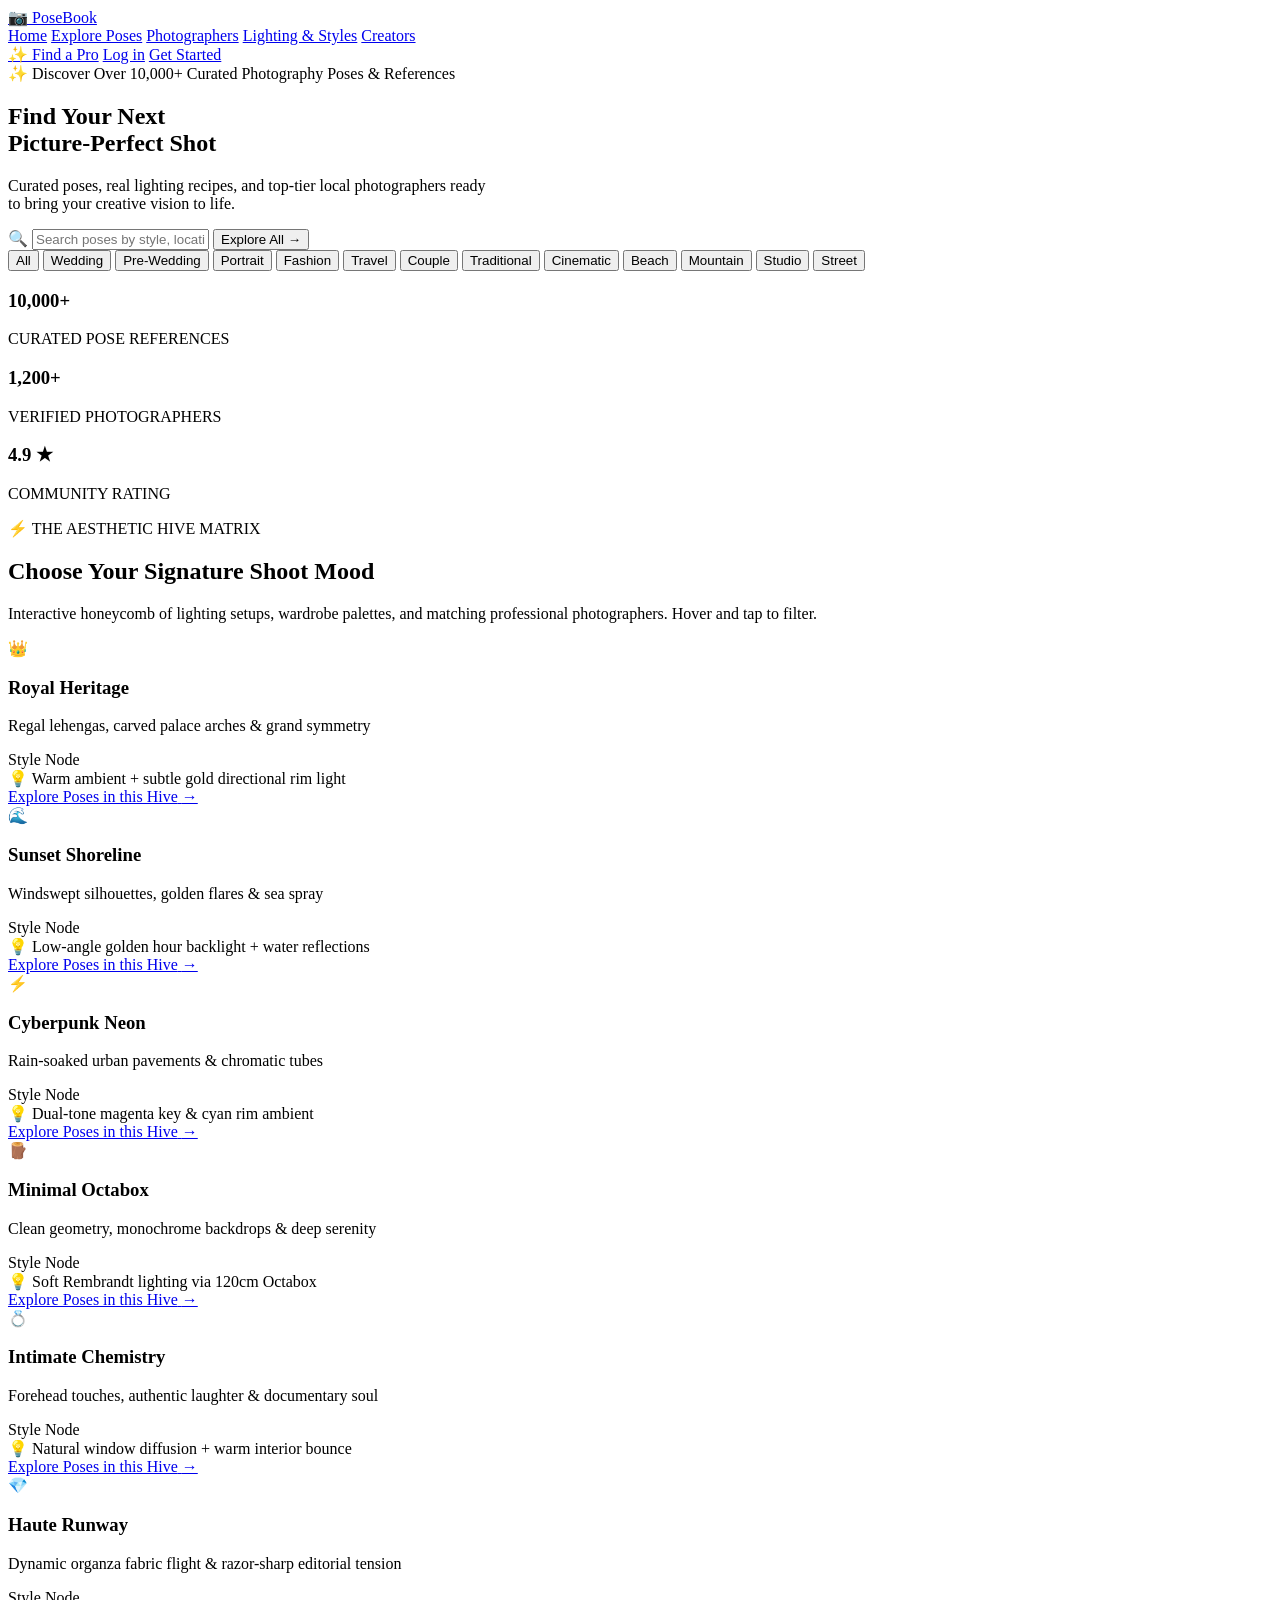
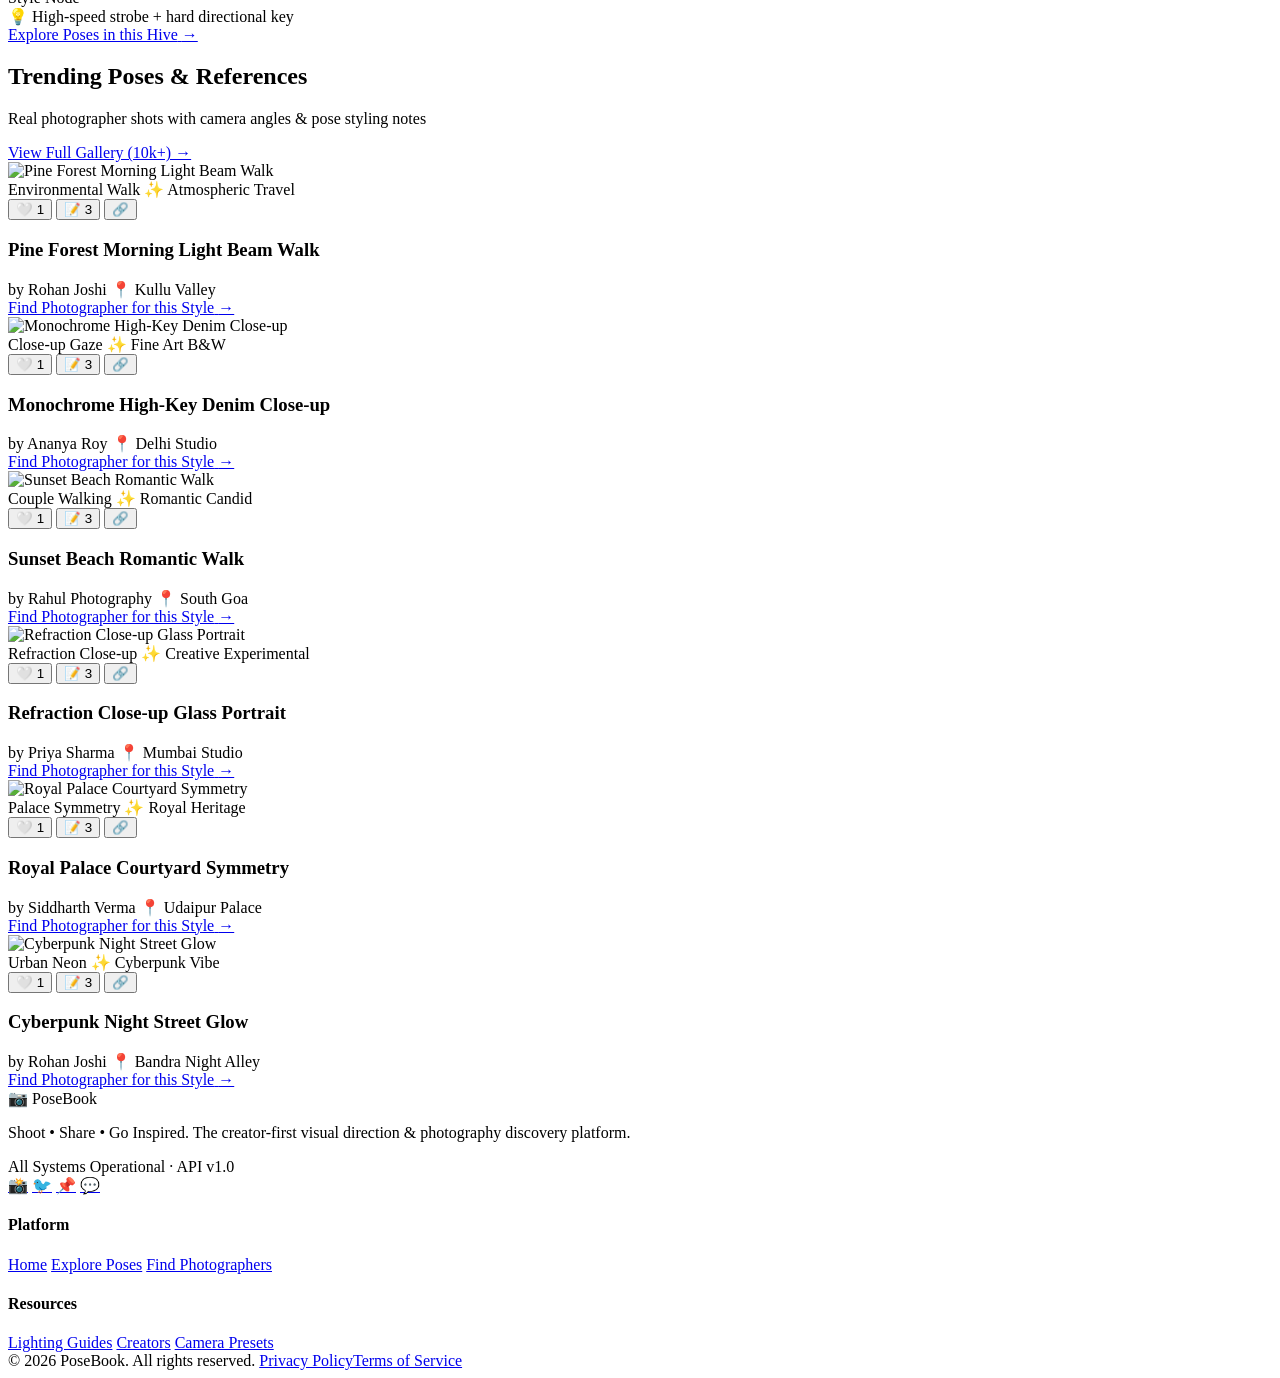
==== index.html @ 55ab4c88 "Add files via upload" ====
<!DOCTYPE html>
<html lang="en">
<head>
  <meta charset="UTF-8" />
  <meta name="viewport" content="width=device-width, initial-scale=1.0" />
  <title>PoseBook - Discover Photography Poses & References</title>
  <link rel="stylesheet" href="css/style.css" />
  <link href="https://fonts.googleapis.com/css2?family=Plus+Jakarta+Sans:wght@400;500;600;700;800;900&display=swap" rel="stylesheet" />
</head>
<body>

  <!-- ================= NAVBAR ================= -->
  <header class="navbar">
    <div class="nav-container">
      <a href="index.html" class="logo">
        <span class="brand__mark">📷</span> PoseBook
      </a>
      <nav class="nav-links">
        <a href="index.html" class="active">Home</a>
        <a href="explore-poses.html">Explore Poses</a>
        <a href="photographers.html">Photographers</a>
        <a href="#hive">Lighting &amp; Styles</a>
        <a href="explore-poses.html">Creators</a>
      </nav>
      <div class="nav-actions">
        <a href="photographers.html" class="btn-pro">✨ Find a Pro</a>
        <a href="#" class="btn-login">Log in</a>
        <a href="#" class="btn-primary">Get Started</a>
      </div>
    </div>
  </header>

  <!-- ================= HERO SECTION ================= -->
  <section class="hero-section">
    <div class="badge-pill">
      ✨ Discover Over 10,000+ Curated Photography Poses &amp; References
    </div>
    
    <h1 class="hero-title">
      Find Your Next<br />
      <span class="gradient-text">Picture-Perfect Shot</span>
    </h1>
    
    <p class="hero-subtitle">
      Curated poses, real lighting recipes, and top-tier local photographers ready<br />
      to bring your creative vision to life.
    </p>

    <!-- Search Bar -->
    <div class="search-container">
      <span class="search-icon">🔍</span>
      <input 
        type="text" 
        placeholder="Search poses by style, location, or pose name (e.g. Wedding, Golden Hour...)" 
      />
      <button class="btn-search">Explore All &rarr;</button>
    </div>

    <!-- Category Filter Tags -->
    <div class="filter-tags">
      <button class="tag active">All</button>
      <button class="tag">Wedding</button>
      <button class="tag">Pre-Wedding</button>
      <button class="tag">Portrait</button>
      <button class="tag">Fashion</button>
      <button class="tag">Travel</button>
      <button class="tag">Couple</button>
      <button class="tag">Traditional</button>
      <button class="tag">Cinematic</button>
      <button class="tag">Beach</button>
      <button class="tag">Mountain</button>
      <button class="tag">Studio</button>
      <button class="tag">Street</button>
    </div>

    <!-- Platform Stats -->
    <div class="stats-container">
      <div class="stat-card">
        <h3>10,000+</h3>
        <p>CURATED POSE REFERENCES</p>
      </div>
      <div class="stat-card">
        <h3>1,200+</h3>
        <p>VERIFIED PHOTOGRAPHERS</p>
      </div>
      <div class="stat-card">
        <h3>4.9 ★</h3>
        <p>COMMUNITY RATING</p>
      </div>
    </div>
  </section>

  <!-- ================= AESTHETIC HIVE MATRIX SECTION ================= -->
  <section class="hive-section" id="hive">
    <div class="hive-container">
      <div class="hive-header">
        <span class="hive-badge">⚡ THE AESTHETIC HIVE MATRIX</span>
        <h2>Choose Your <span>Signature Shoot Mood</span></h2>
        <p>Interactive honeycomb of lighting setups, wardrobe palettes, and matching professional photographers. Hover and tap to filter.</p>
      </div>

      <div class="hive-grid">
        <!-- Card 1 (Active Glowing Card as in Screenshot 1) -->
        <div class="hive-card active-card" onclick="window.location.href='explore-poses.html'">
          <div>
            <div class="hive-card-header">
              <div class="icon-hex orange">👑</div>
              <div>
                <h3>Royal Heritage</h3>
                <p>Regal lehengas, carved palace arches &amp; grand symmetry</p>
              </div>
              <span class="node-pill">Style Node</span>
            </div>
            <div class="hive-recipe">
              💡 Warm ambient + subtle gold directional rim light
            </div>
          </div>
          <a href="explore-poses.html" class="hive-link">
            <span>Explore Poses in this Hive</span>
            <span>&rarr;</span>
          </a>
        </div>

        <!-- Card 2 -->
        <div class="hive-card" onclick="window.location.href='explore-poses.html'">
          <div>
            <div class="hive-card-header">
              <div class="icon-hex cyan">🌊</div>
              <div>
                <h3>Sunset Shoreline</h3>
                <p>Windswept silhouettes, golden flares &amp; sea spray</p>
              </div>
              <span class="node-pill">Style Node</span>
            </div>
            <div class="hive-recipe">
              💡 Low-angle golden hour backlight + water reflections
            </div>
          </div>
          <a href="explore-poses.html" class="hive-link">
            <span>Explore Poses in this Hive</span>
            <span>&rarr;</span>
          </a>
        </div>

        <!-- Card 3 -->
        <div class="hive-card" onclick="window.location.href='explore-poses.html'">
          <div>
            <div class="hive-card-header">
              <div class="icon-hex magenta">⚡</div>
              <div>
                <h3>Cyberpunk Neon</h3>
                <p>Rain-soaked urban pavements &amp; chromatic tubes</p>
              </div>
              <span class="node-pill">Style Node</span>
            </div>
            <div class="hive-recipe">
              💡 Dual-tone magenta key &amp; cyan rim ambient
            </div>
          </div>
          <a href="explore-poses.html" class="hive-link">
            <span>Explore Poses in this Hive</span>
            <span>&rarr;</span>
          </a>
        </div>

        <!-- Card 4 -->
        <div class="hive-card" onclick="window.location.href='explore-poses.html'">
          <div>
            <div class="hive-card-header">
              <div class="icon-hex purple">🪵</div>
              <div>
                <h3>Minimal Octabox</h3>
                <p>Clean geometry, monochrome backdrops &amp; deep serenity</p>
              </div>
              <span class="node-pill">Style Node</span>
            </div>
            <div class="hive-recipe">
              💡 Soft Rembrandt lighting via 120cm Octabox
            </div>
          </div>
          <a href="explore-poses.html" class="hive-link">
            <span>Explore Poses in this Hive</span>
            <span>&rarr;</span>
          </a>
        </div>

        <!-- Card 5 -->
        <div class="hive-card" onclick="window.location.href='explore-poses.html'">
          <div>
            <div class="hive-card-header">
              <div class="icon-hex red">💍</div>
              <div>
                <h3>Intimate Chemistry</h3>
                <p>Forehead touches, authentic laughter &amp; documentary soul</p>
              </div>
              <span class="node-pill">Style Node</span>
            </div>
            <div class="hive-recipe">
              💡 Natural window diffusion + warm interior bounce
            </div>
          </div>
          <a href="explore-poses.html" class="hive-link">
            <span>Explore Poses in this Hive</span>
            <span>&rarr;</span>
          </a>
        </div>

        <!-- Card 6 -->
        <div class="hive-card" onclick="window.location.href='explore-poses.html'">
          <div>
            <div class="hive-card-header">
              <div class="icon-hex green">💎</div>
              <div>
                <h3>Haute Runway</h3>
                <p>Dynamic organza fabric flight &amp; razor-sharp editorial tension</p>
              </div>
              <span class="node-pill">Style Node</span>
            </div>
            <div class="hive-recipe">
              💡 High-speed strobe + hard directional key
            </div>
          </div>
          <a href="explore-poses.html" class="hive-link">
            <span>Explore Poses in this Hive</span>
            <span>&rarr;</span>
          </a>
        </div>
      </div>
    </div>
  </section>

  <!-- ================= TRENDING POSES SECTION (Matches Screenshot 2) ================= -->
  <section class="trending-section">
    <div class="trending-header">
      <div>
        <h2>Trending Poses &amp; References</h2>
        <p>Real photographer shots with camera angles &amp; pose styling notes</p>
      </div>
      <a href="explore-poses.html" class="view-all">View Full Gallery (10k+) &rarr;</a>
    </div>

    <!-- Gallery Grid Populated with Exact Photos & Tall Card -->
    <div class="gallery-grid" id="trendingGalleryGrid">
      
      <!-- Card 1: Pine Forest Walk -->
      <div class="pose-card" onclick="openPoseModal(1)">
        <div class="image-wrapper">
          <img src="https://images.unsplash.com/photo-1448375240586-882707db888b?auto=format&fit=crop&w=800&q=80" alt="Pine Forest Morning Light Beam Walk" />
          <div class="card-overlay">
            <div class="tag-group">
              <span class="chip white">Environmental Walk</span>
              <span class="chip purple">✨ Atmospheric Travel</span>
            </div>
            <div class="action-icons">
              <button class="action-btn" onclick="event.stopPropagation(); toggleLike(this, 1)">🤍 <span class="like-count">1</span></button>
              <button class="action-btn" onclick="event.stopPropagation();">📝 3</button>
              <button class="action-btn" onclick="event.stopPropagation();">🔗</button>
            </div>
          </div>
        </div>
        <div class="card-footer">
          <h3>Pine Forest Morning Light Beam Walk</h3>
          <div class="photographer-info">
            <span>by Rohan Joshi</span>
            <span class="location">📍 Kullu Valley</span>
          </div>
          <a href="photographers.html" class="find-link" onclick="event.stopPropagation();">
            <span>Find Photographer for this Style</span>
            <span>&rarr;</span>
          </a>
        </div>
      </div>

      <!-- Card 2: Monochrome Denim Close-up -->
      <div class="pose-card" onclick="openPoseModal(2)">
        <div class="image-wrapper">
          <img src="https://images.unsplash.com/photo-1517841905240-472988babdf9?auto=format&fit=crop&w=800&q=80" alt="Monochrome High-Key Denim Close-up" />
          <div class="card-overlay">
            <div class="tag-group">
              <span class="chip white">Close-up Gaze</span>
              <span class="chip purple">✨ Fine Art B&amp;W</span>
            </div>
            <div class="action-icons">
              <button class="action-btn" onclick="event.stopPropagation(); toggleLike(this, 2)">🤍 <span class="like-count">1</span></button>
              <button class="action-btn" onclick="event.stopPropagation();">📝 3</button>
              <button class="action-btn" onclick="event.stopPropagation();">🔗</button>
            </div>
          </div>
        </div>
        <div class="card-footer">
          <h3>Monochrome High-Key Denim Close-up</h3>
          <div class="photographer-info">
            <span>by Ananya Roy</span>
            <span class="location">📍 Delhi Studio</span>
          </div>
          <a href="photographers.html" class="find-link" onclick="event.stopPropagation();">
            <span>Find Photographer for this Style</span>
            <span>&rarr;</span>
          </a>
        </div>
      </div>

      <!-- Card 3: Sunset Beach Walk -->
      <div class="pose-card" onclick="openPoseModal(3)">
        <div class="image-wrapper">
          <img src="https://images.unsplash.com/photo-1511285560929-80b456fea0bc?auto=format&fit=crop&w=800&q=80" alt="Sunset Beach Romantic Walk" />
          <div class="card-overlay">
            <div class="tag-group">
              <span class="chip white">Couple Walking</span>
              <span class="chip purple">✨ Romantic Candid</span>
            </div>
            <div class="action-icons">
              <button class="action-btn" onclick="event.stopPropagation(); toggleLike(this, 3)">🤍 <span class="like-count">1</span></button>
              <button class="action-btn" onclick="event.stopPropagation();">📝 3</button>
              <button class="action-btn" onclick="event.stopPropagation();">🔗</button>
            </div>
          </div>
        </div>
        <div class="card-footer">
          <h3>Sunset Beach Romantic Walk</h3>
          <div class="photographer-info">
            <span>by Rahul Photography</span>
            <span class="location">📍 South Goa</span>
          </div>
          <a href="photographers.html" class="find-link" onclick="event.stopPropagation();">
            <span>Find Photographer for this Style</span>
            <span>&rarr;</span>
          </a>
        </div>
      </div>

      <!-- Card 4: Refraction Close-up Glass Portrait -->
      <div class="pose-card" onclick="openPoseModal(4)">
        <div class="image-wrapper">
          <img src="https://images.unsplash.com/photo-1534528741775-53994a69daeb?auto=format&fit=crop&w=800&q=80" alt="Refraction Close-up Glass Portrait" />
          <div class="card-overlay">
            <div class="tag-group">
              <span class="chip white">Refraction Close-up</span>
              <span class="chip purple">✨ Creative Experimental</span>
            </div>
            <div class="action-icons">
              <button class="action-btn" onclick="event.stopPropagation(); toggleLike(this, 4)">🤍 <span class="like-count">1</span></button>
              <button class="action-btn" onclick="event.stopPropagation();">📝 3</button>
              <button class="action-btn" onclick="event.stopPropagation();">🔗</button>
            </div>
          </div>
        </div>
        <div class="card-footer">
          <h3>Refraction Close-up Glass Portrait</h3>
          <div class="photographer-info">
            <span>by Priya Sharma</span>
            <span class="location">📍 Mumbai Studio</span>
          </div>
          <a href="photographers.html" class="find-link" onclick="event.stopPropagation();">
            <span>Find Photographer for this Style</span>
            <span>&rarr;</span>
          </a>
        </div>
      </div>

      <!-- Card 5: Royal Palace Courtyard Symmetry -->
      <div class="pose-card" onclick="openPoseModal(5)">
        <div class="image-wrapper">
          <img src="https://images.unsplash.com/photo-1583939003579-730e3918a45a?auto=format&fit=crop&w=800&q=80" alt="Royal Palace Courtyard Symmetry" />
          <div class="card-overlay">
            <div class="tag-group">
              <span class="chip white">Palace Symmetry</span>
              <span class="chip purple">✨ Royal Heritage</span>
            </div>
            <div class="action-icons">
              <button class="action-btn" onclick="event.stopPropagation(); toggleLike(this, 5)">🤍 <span class="like-count">1</span></button>
              <button class="action-btn" onclick="event.stopPropagation();">📝 3</button>
              <button class="action-btn" onclick="event.stopPropagation();">🔗</button>
            </div>
          </div>
        </div>
        <div class="card-footer">
          <h3>Royal Palace Courtyard Symmetry</h3>
          <div class="photographer-info">
            <span>by Siddharth Verma</span>
            <span class="location">📍 Udaipur Palace</span>
          </div>
          <a href="photographers.html" class="find-link" onclick="event.stopPropagation();">
            <span>Find Photographer for this Style</span>
            <span>&rarr;</span>
          </a>
        </div>
      </div>

      <!-- Card 6: Cyberpunk Night Street Glow -->
      <div class="pose-card" onclick="openPoseModal(6)">
        <div class="image-wrapper">
          <img src="https://images.unsplash.com/photo-1509631179647-0177331693ae?auto=format&fit=crop&w=800&q=80" alt="Cyberpunk Night Street Glow" />
          <div class="card-overlay">
            <div class="tag-group">
              <span class="chip white">Urban Neon</span>
              <span class="chip purple">✨ Cyberpunk Vibe</span>
            </div>
            <div class="action-icons">
              <button class="action-btn" onclick="event.stopPropagation(); toggleLike(this, 6)">🤍 <span class="like-count">1</span></button>
              <button class="action-btn" onclick="event.stopPropagation();">📝 3</button>
              <button class="action-btn" onclick="event.stopPropagation();">🔗</button>
            </div>
          </div>
        </div>
        <div class="card-footer">
          <h3>Cyberpunk Night Street Glow</h3>
          <div class="photographer-info">
            <span>by Rohan Joshi</span>
            <span class="location">📍 Bandra Night Alley</span>
          </div>
          <a href="photographers.html" class="find-link" onclick="event.stopPropagation();">
            <span>Find Photographer for this Style</span>
            <span>&rarr;</span>
          </a>
        </div>
      </div>

    </div>
  </section>

  <!-- ================= FOOTER ================= -->
  <footer class="footer">
    <div class="container">
      <div class="footer__top">
        <div class="footer__brand">
          <div class="brand"><span class="brand__mark">📷</span> PoseBook</div>
          <p>Shoot • Share • Go Inspired. The creator-first visual direction &amp; photography discovery platform.</p>
          <span class="status-pill"><span class="dot"></span> All Systems Operational · API v1.0</span>
          <div class="footer__social">
            <a href="#">📸</a>
            <a href="#">🐦</a>
            <a href="#">📌</a>
            <a href="#">💬</a>
          </div>
        </div>
        <div class="footer__links">
          <div class="footer__col">
            <h4>Platform</h4>
            <a href="index.html">Home</a>
            <a href="explore-poses.html">Explore Poses</a>
            <a href="photographers.html">Find Photographers</a>
          </div>
          <div class="footer__col">
            <h4>Resources</h4>
            <a href="#hive">Lighting Guides</a>
            <a href="explore-poses.html">Creators</a>
            <a href="#">Camera Presets</a>
          </div>
        </div>
      </div>
      <div class="footer__bottom">
        <span>© 2026 PoseBook. All rights reserved.</span>
        <span><a href="#">Privacy Policy</a><a href="#">Terms of Service</a></span>
      </div>
    </div>
  </footer>

  <script src="js/app.js"></script>
</body>
</html>
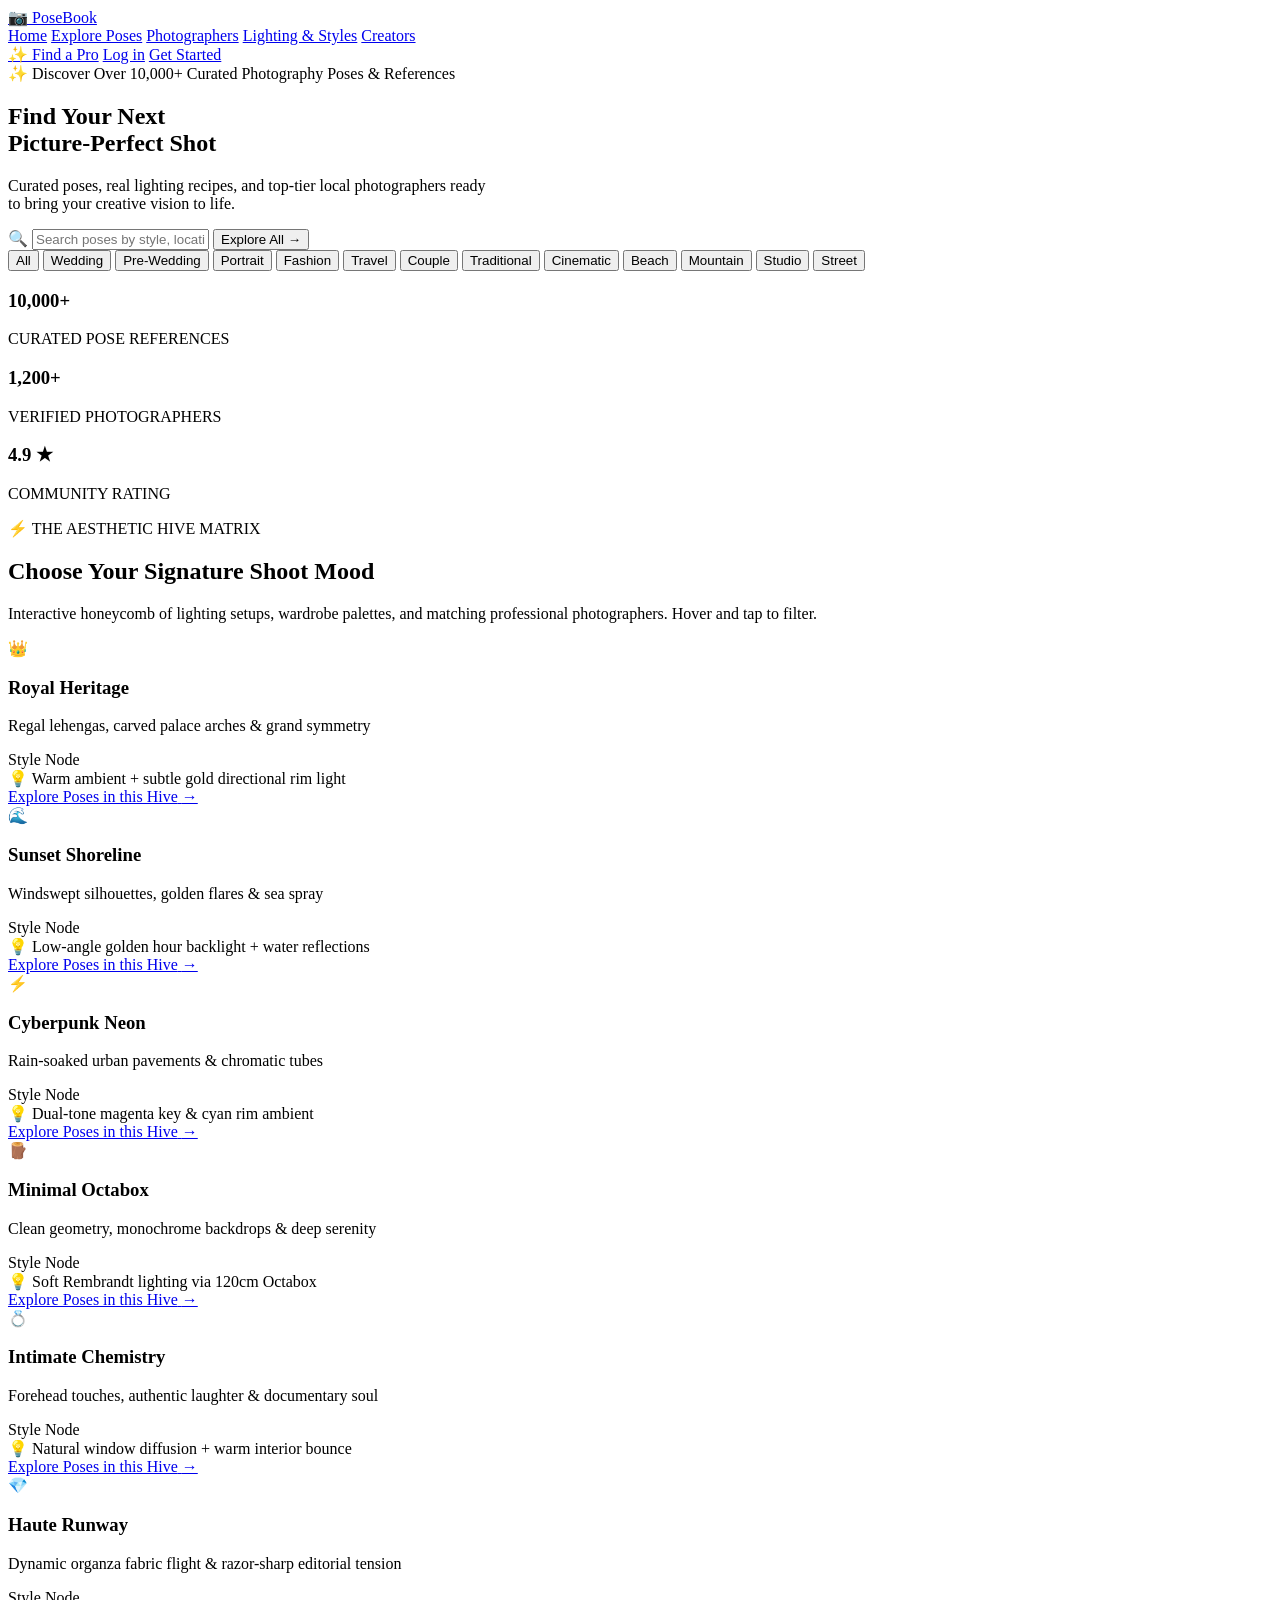
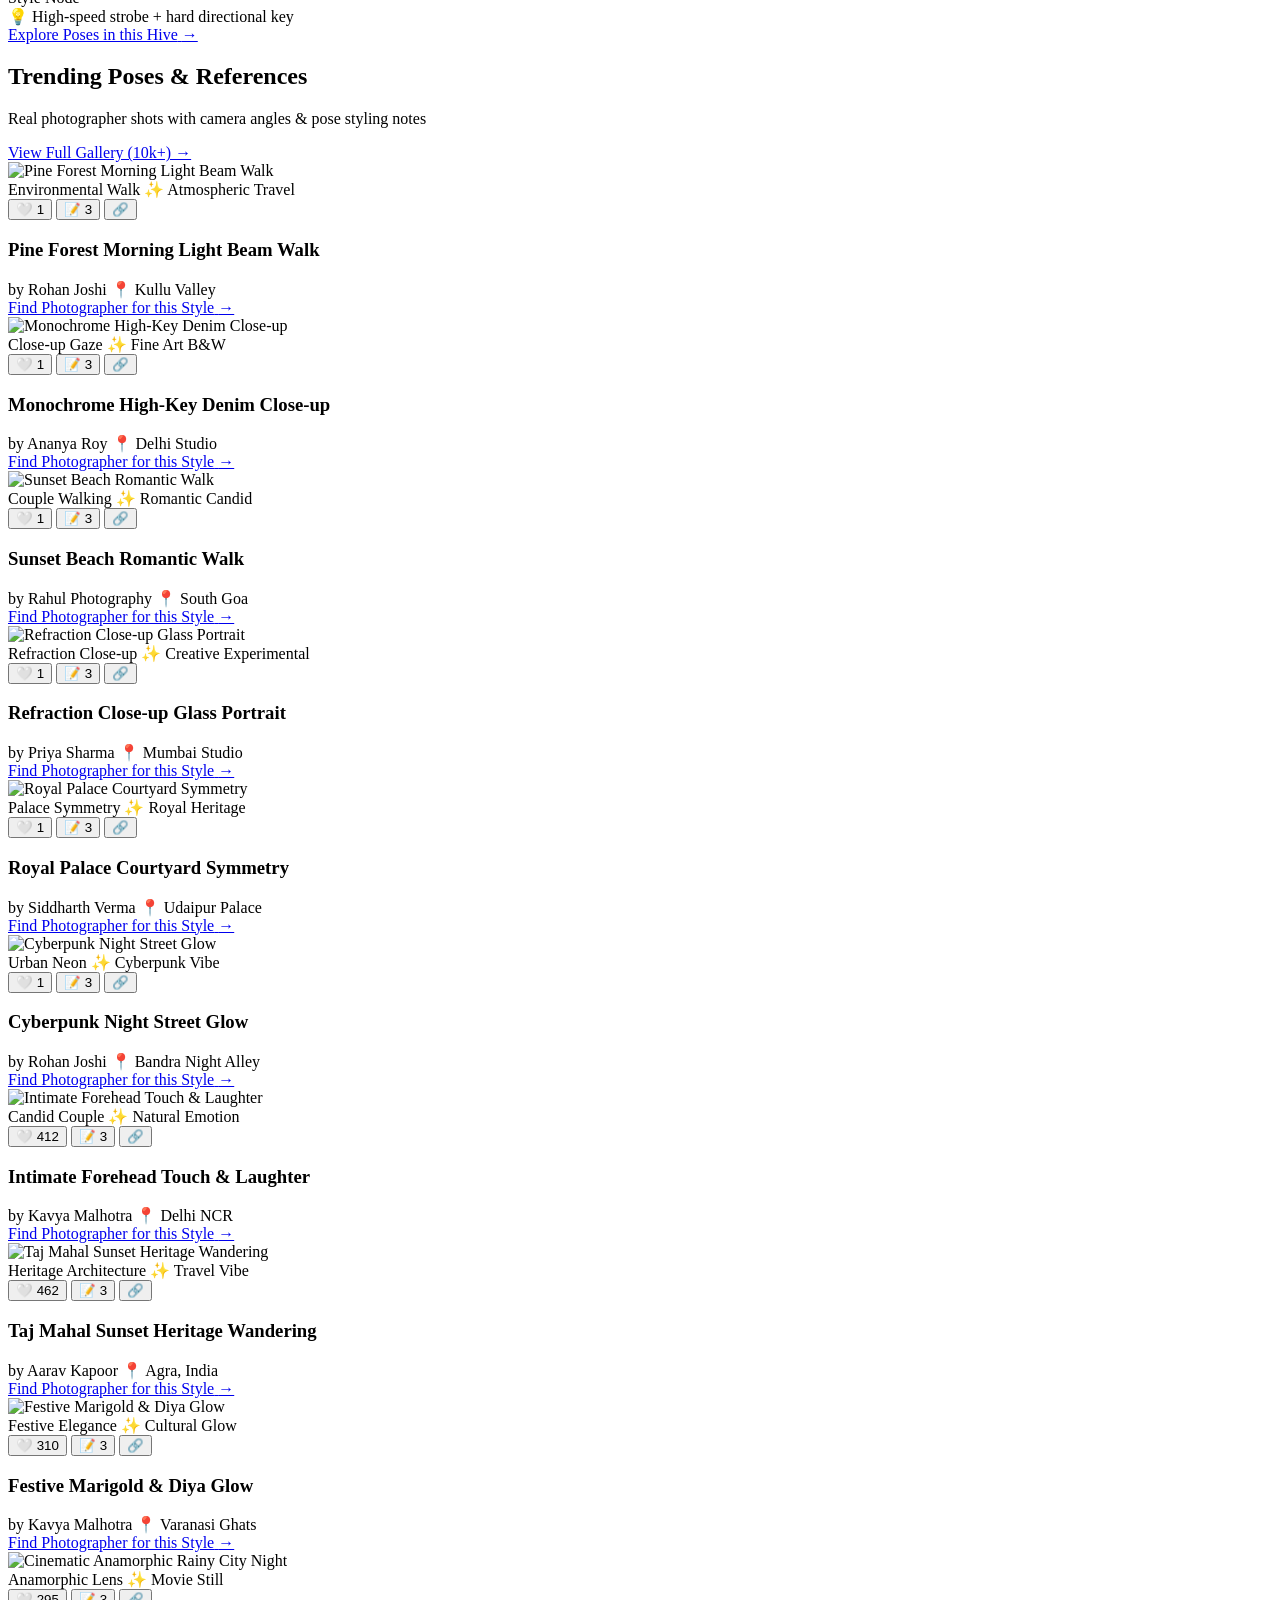
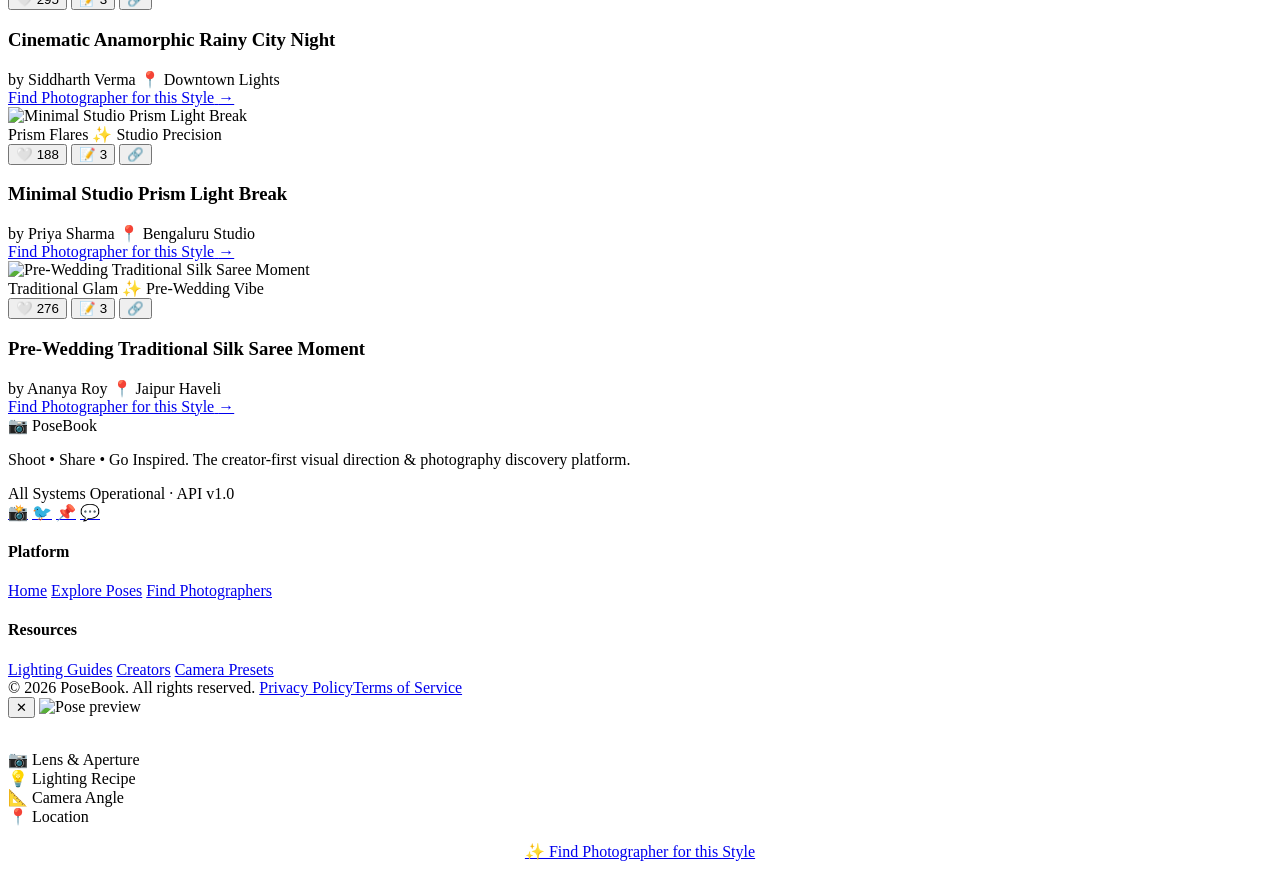
==== commit 08a3fdd3: "Update script source path in index.html" ====
--- a/index.html
+++ b/index.html
@@ -4,7 +4,7 @@
   <meta charset="UTF-8" />
   <meta name="viewport" content="width=device-width, initial-scale=1.0" />
   <title>PoseBook - Discover Photography Poses & References</title>
-  <link rel="stylesheet" href="css/style.css" />
+ <link rel="stylesheet" href="css/style.css">
   <link href="https://fonts.googleapis.com/css2?family=Plus+Jakarta+Sans:wght@400;500;600;700;800;900&display=swap" rel="stylesheet" />
 </head>
 <body>
@@ -456,6 +456,6 @@
     </div>
   </footer>
 
-  <script src="js/app.js"></script>
+<script src="app.js"></script>
 </body>
-</html>+</html>
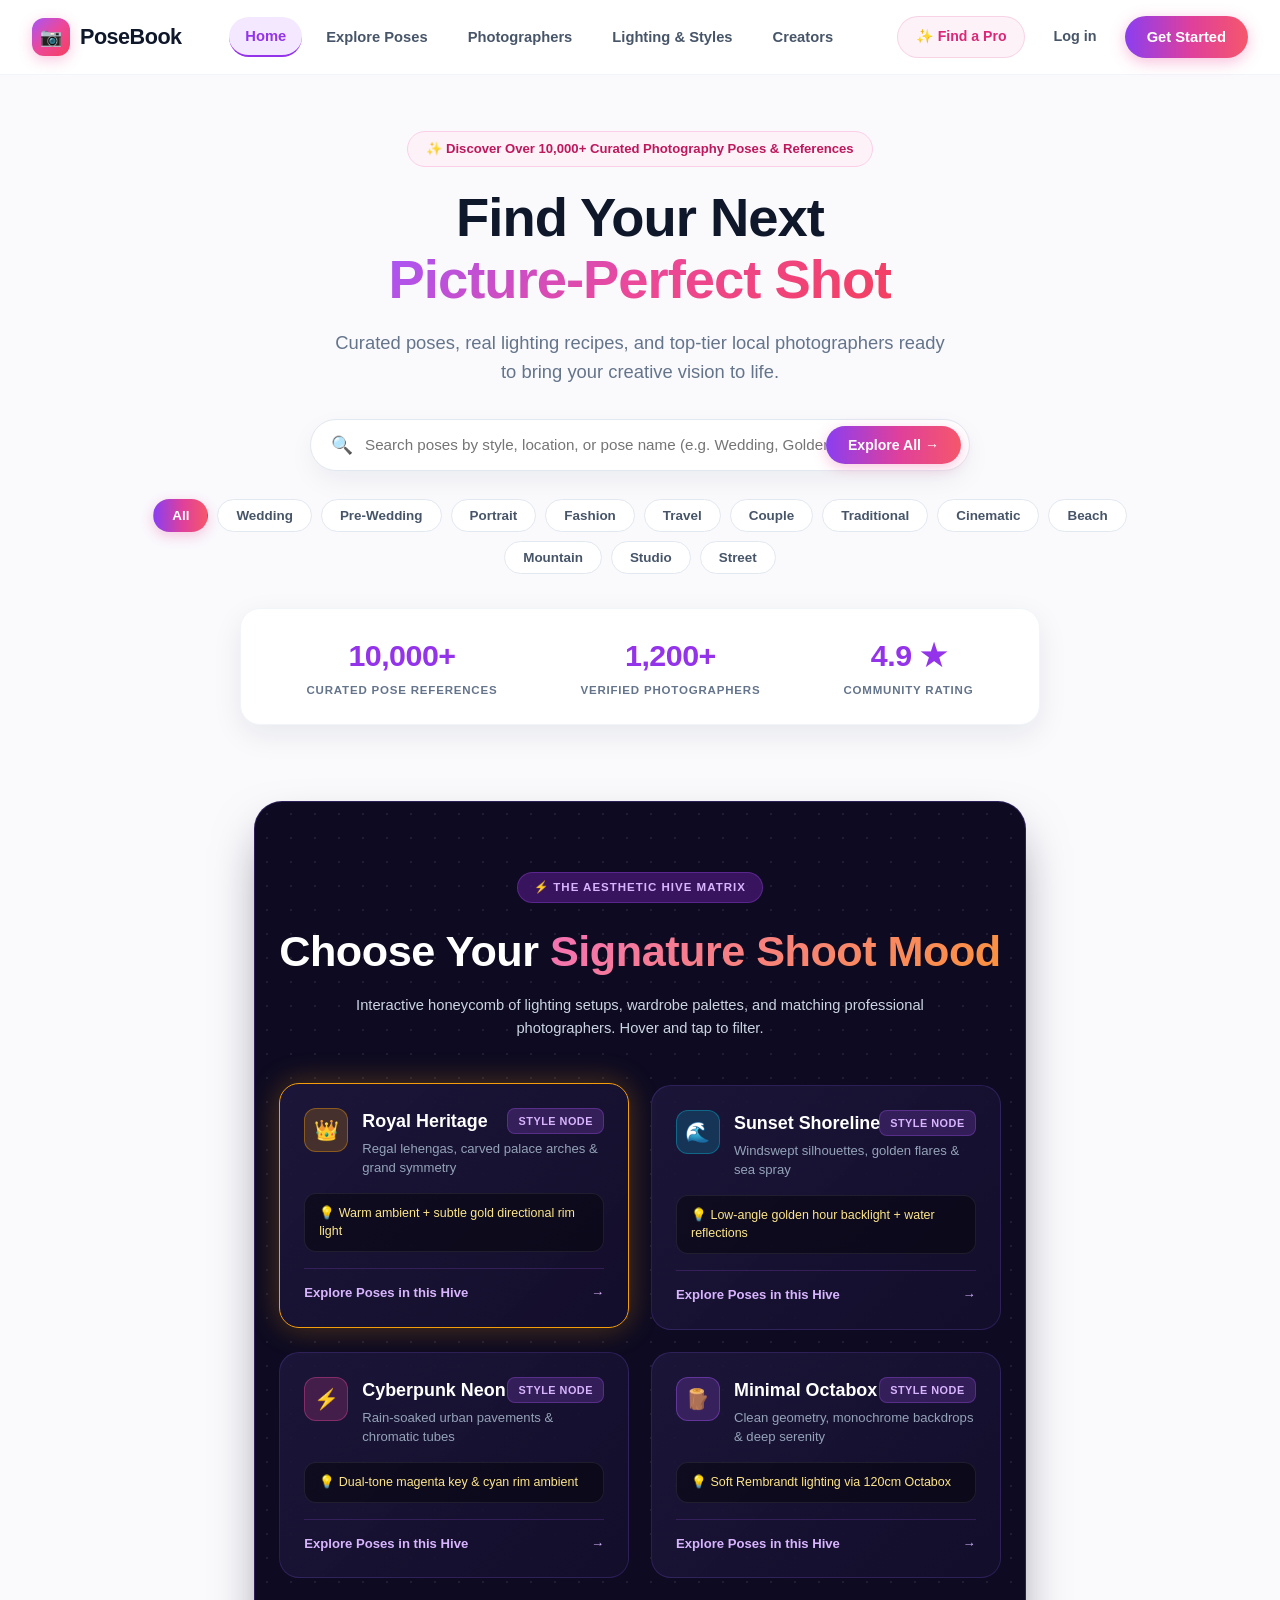
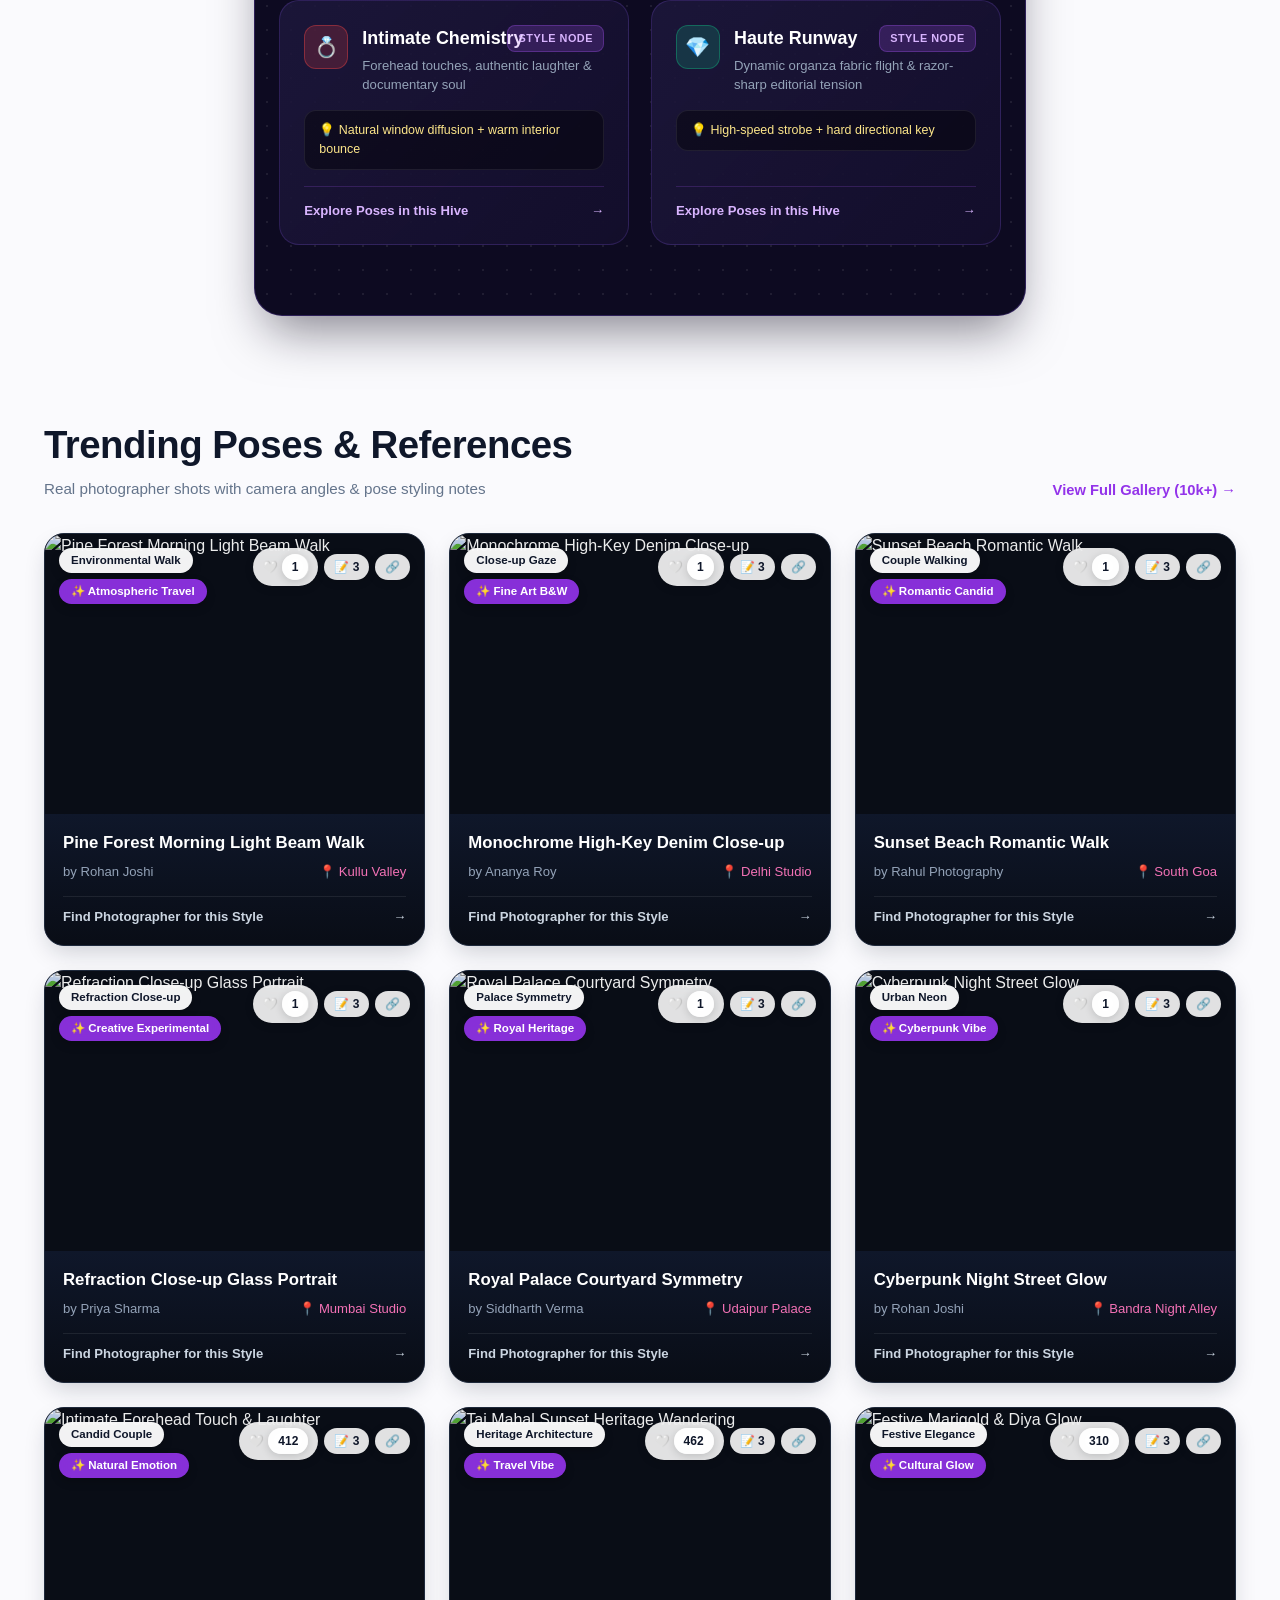
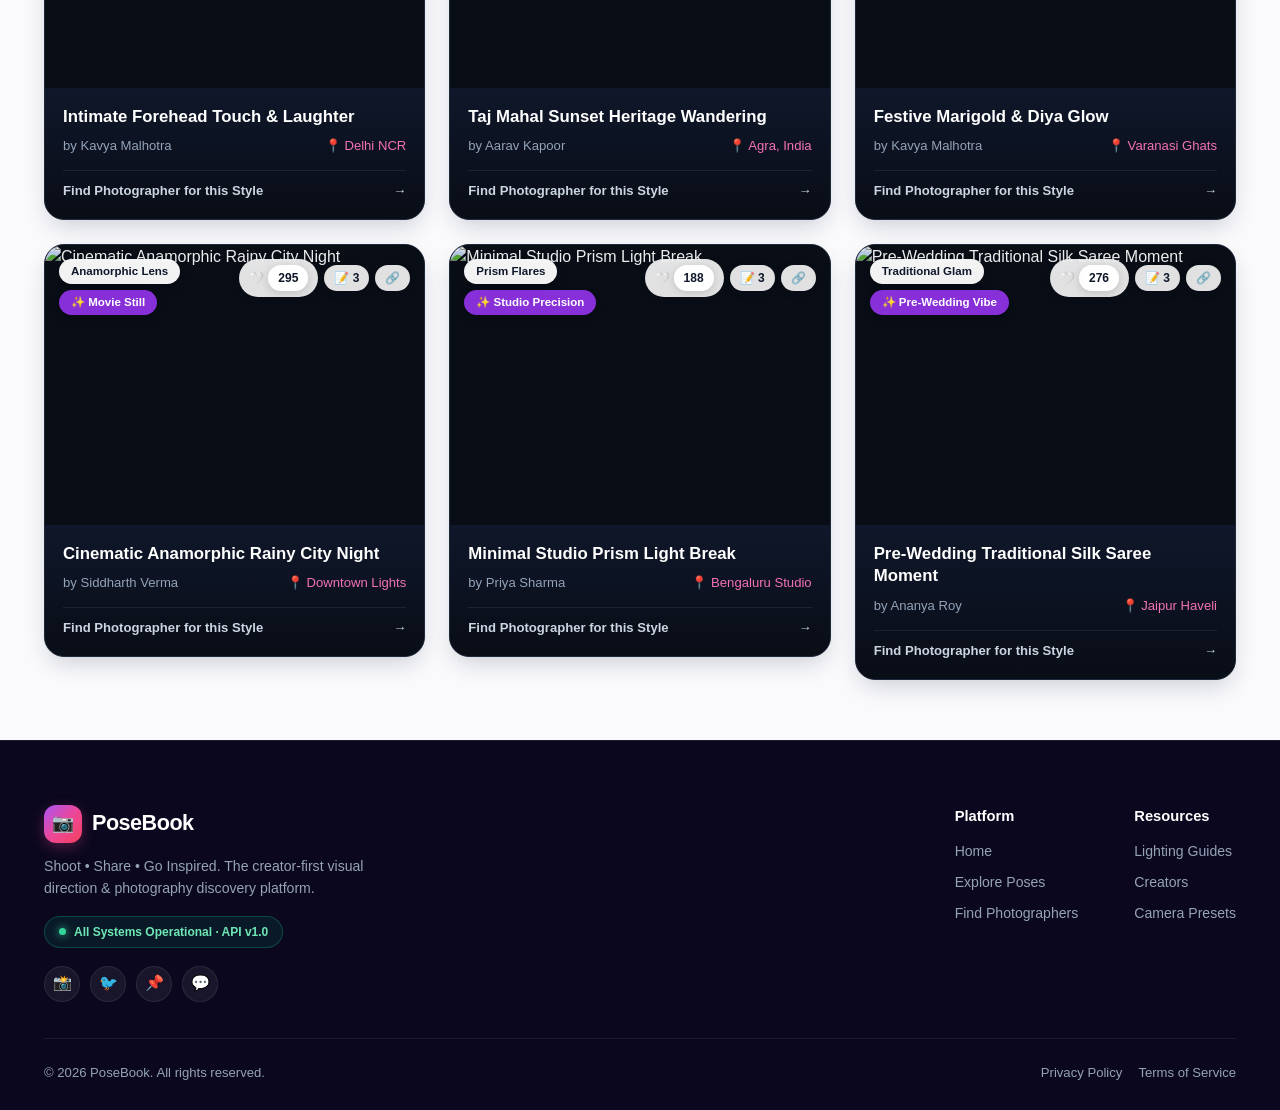
==== commit 068f1e8b: "Update index.html" ====
--- a/index.html
+++ b/index.html
@@ -4,7 +4,7 @@
   <meta charset="UTF-8" />
   <meta name="viewport" content="width=device-width, initial-scale=1.0" />
   <title>PoseBook - Discover Photography Poses & References</title>
- <link rel="stylesheet" href="css/style.css">
+<link rel="stylesheet" href="./style.css">
   <link href="https://fonts.googleapis.com/css2?family=Plus+Jakarta+Sans:wght@400;500;600;700;800;900&display=swap" rel="stylesheet" />
 </head>
 <body>
@@ -456,6 +456,6 @@
     </div>
   </footer>
 
-<script src="app.js"></script>
+<script src="./app.js"></script>
 </body>
 </html>
--- a/style.css
+++ b/style.css
@@ -0,0 +1,1198 @@
+/* =========================================================
+   PoseBook — Comprehensive Unified Stylesheet
+   ========================================================= */
+
+@import url('https://fonts.googleapis.com/css2?family=Plus+Jakarta+Sans:wght@300;400;500;600;700;800;900&display=swap');
+
+:root {
+  --primary-gradient: linear-gradient(135deg, #a855f7 0%, #ec4899 50%, #f43f5e 100%);
+  --grad-btn: linear-gradient(90deg, #8b3ef0 0%, #e0409a 55%, #f5576c 100%);
+  --grad-main-soft: linear-gradient(135deg, #f472b6 0%, #fb923c 100%);
+  
+  --text-dark: #0f172a;
+  --text-muted: #64748b;
+  --bg-light: #ffffff;
+  --bg-panel: #f8fafc;
+  
+  --hive-bg: #0d0a21;
+  --card-dark: #161233;
+  --card-dark-hover: #1e1845;
+  --border-dark: rgba(139, 92, 246, 0.2);
+  --dark-text: #efe9ff;
+  --dark-text-dim: #94a3b8;
+  
+  --purple: #9333ea;
+  --pink: #ec4899;
+  --orange: #f97316;
+  --cyan: #22d3ee;
+  --emerald: #10b981;
+  
+  --radius-lg: 20px;
+  --radius-md: 14px;
+  --radius-sm: 8px;
+  --radius-pill: 9999px;
+  
+  --shadow-card: 0 10px 30px rgba(15, 23, 42, 0.08);
+  --shadow-glow-amber: 0 0 25px rgba(245, 158, 11, 0.35);
+  --shadow-glow-pink: 0 0 25px rgba(236, 72, 153, 0.3);
+}
+
+*, *::before, *::after {
+  box-sizing: border-box;
+  margin: 0;
+  padding: 0;
+}
+
+html {
+  scroll-behavior: smooth;
+}
+
+body {
+  font-family: 'Plus Jakarta Sans', sans-serif;
+  background-color: #fafafd;
+  color: var(--text-dark);
+  line-height: 1.5;
+  min-height: 100vh;
+  display: flex;
+  flex-direction: column;
+}
+
+a {
+  color: inherit;
+  text-decoration: none;
+}
+
+button {
+  font-family: inherit;
+  cursor: pointer;
+  border: none;
+  background: none;
+}
+
+img {
+  max-width: 100%;
+  display: block;
+}
+
+.container {
+  width: 100%;
+  max-width: 1240px;
+  margin: 0 auto;
+  padding: 0 24px;
+}
+
+.gradient-text {
+  background: var(--primary-gradient);
+  -webkit-background-clip: text;
+  -webkit-text-fill-color: transparent;
+}
+
+/* ================= NAVBAR ================= */
+.navbar {
+  border-bottom: 1px solid #f1f5f9;
+  padding: 16px 32px;
+  position: sticky;
+  top: 0;
+  background: rgba(255, 255, 255, 0.94);
+  backdrop-filter: blur(12px);
+  -webkit-backdrop-filter: blur(12px);
+  z-index: 100;
+}
+
+.nav-container, .navbar__inner {
+  max-width: 1240px;
+  margin: 0 auto;
+  display: flex;
+  align-items: center;
+  justify-content: space-between;
+}
+
+.logo, .brand {
+  display: flex;
+  align-items: center;
+  gap: 10px;
+  font-weight: 800;
+  font-size: 1.35rem;
+  color: #0f172a;
+  letter-spacing: -0.5px;
+}
+
+.brand__mark {
+  display: inline-flex;
+  align-items: center;
+  justify-content: center;
+  width: 38px;
+  height: 38px;
+  background: var(--primary-gradient);
+  border-radius: 12px;
+  color: white;
+  font-size: 1.1rem;
+  box-shadow: 0 4px 14px rgba(236, 72, 153, 0.3);
+}
+
+.nav-links {
+  display: flex;
+  align-items: center;
+  gap: 8px;
+}
+
+.nav-links a {
+  padding: 8px 16px;
+  border-radius: var(--radius-pill);
+  color: #475569;
+  font-weight: 600;
+  font-size: 0.92rem;
+  transition: all 0.2s ease;
+}
+
+.nav-links a:hover {
+  color: var(--purple);
+  background: #fdf4ff;
+}
+
+.nav-links a.active {
+  color: var(--purple);
+  background: #f3e8ff;
+  border-bottom: 2px solid var(--purple);
+}
+
+.nav-actions {
+  display: flex;
+  align-items: center;
+  gap: 12px;
+}
+
+.btn-pro, .navbar__cta {
+  background: #fdf2f8;
+  color: #db2777;
+  padding: 9px 18px;
+  border-radius: var(--radius-pill);
+  font-size: 0.88rem;
+  font-weight: 700;
+  transition: all 0.2s;
+  border: 1px solid rgba(219, 39, 119, 0.15);
+}
+
+.btn-pro:hover, .navbar__cta:hover {
+  background: #fce7f3;
+  transform: translateY(-1px);
+}
+
+.btn-login {
+  color: #475569;
+  font-weight: 600;
+  padding: 9px 16px;
+  font-size: 0.9rem;
+}
+
+.btn-primary, .btn-grad {
+  background: var(--grad-btn);
+  color: white !important;
+  padding: 10px 22px;
+  border-radius: var(--radius-pill);
+  font-weight: 700;
+  font-size: 0.92rem;
+  box-shadow: 0 4px 15px rgba(236, 72, 153, 0.35);
+  transition: all 0.25s ease;
+  display: inline-flex;
+  align-items: center;
+  justify-content: center;
+}
+
+.btn-primary:hover, .btn-grad:hover {
+  box-shadow: 0 6px 20px rgba(236, 72, 153, 0.45);
+  transform: translateY(-1.5px);
+}
+
+/* ================= HERO SECTION ================= */
+.hero-section, .page-hero {
+  text-align: center;
+  padding: 56px 20px 36px;
+  max-width: 1040px;
+  margin: 0 auto;
+}
+
+.badge-pill, .hero__eyebrow {
+  display: inline-flex;
+  align-items: center;
+  gap: 8px;
+  background: #fdf2f8;
+  color: #be185d;
+  border: 1px solid #fbcfe8;
+  padding: 7px 18px;
+  border-radius: var(--radius-pill);
+  font-size: 0.82rem;
+  font-weight: 700;
+  margin-bottom: 20px;
+}
+
+.hero-title, .page-hero h1 {
+  font-size: clamp(2rem, 5vw, 3.4rem);
+  font-weight: 900;
+  line-height: 1.15;
+  letter-spacing: -1px;
+  color: #0f172a;
+  margin-bottom: 16px;
+}
+
+.hero-subtitle, .page-hero p.lead {
+  font-size: clamp(0.98rem, 2vw, 1.15rem);
+  color: #64748b;
+  max-width: 680px;
+  margin: 0 auto 32px;
+  line-height: 1.6;
+}
+
+/* Search Bar */
+.search-container, .search-card {
+  display: flex;
+  align-items: center;
+  background: white;
+  border: 1px solid #e2e8f0;
+  border-radius: var(--radius-pill);
+  padding: 6px 8px 6px 20px;
+  box-shadow: 0 10px 30px -5px rgba(15, 23, 42, 0.08);
+  max-width: 660px;
+  margin: 0 auto 28px;
+  transition: all 0.2s;
+}
+
+.search-container:focus-within, .search-card:focus-within {
+  border-color: #c084fc;
+  box-shadow: 0 0 0 4px rgba(192, 132, 252, 0.15);
+}
+
+.search-icon {
+  font-size: 1.1rem;
+  margin-right: 12px;
+  color: #94a3b8;
+}
+
+.search-card__input {
+  display: flex;
+  align-items: center;
+  flex: 1;
+  gap: 8px;
+}
+
+.search-container input, .search-card input {
+  flex: 1;
+  border: none;
+  outline: none;
+  font-size: 0.95rem;
+  color: #1e293b;
+  background: transparent;
+  padding: 8px 0;
+  font-family: inherit;
+}
+
+.search-card__filter {
+  font-size: 0.85rem;
+  font-weight: 700;
+  color: #475569;
+  background: #f1f5f9;
+  padding: 6px 14px;
+  border-radius: var(--radius-pill);
+  margin-right: 10px;
+}
+
+.btn-search {
+  background: var(--grad-btn);
+  color: white;
+  padding: 11px 22px;
+  border-radius: var(--radius-pill);
+  font-weight: 700;
+  font-size: 0.88rem;
+  white-space: nowrap;
+  box-shadow: 0 4px 14px rgba(236, 72, 153, 0.3);
+  transition: all 0.2s;
+}
+
+.btn-search:hover {
+  transform: translateY(-1px);
+  box-shadow: 0 6px 18px rgba(236, 72, 153, 0.4);
+}
+
+/* Category Filter Tags */
+.filter-tags, .tab-row, .city-row {
+  display: flex;
+  flex-wrap: wrap;
+  justify-content: center;
+  gap: 9px;
+  margin-bottom: 34px;
+}
+
+.tag, .tab-row button, .city-row button {
+  background: white;
+  color: #475569;
+  border: 1px solid #e2e8f0;
+  padding: 8px 18px;
+  border-radius: var(--radius-pill);
+  font-size: 0.84rem;
+  font-weight: 600;
+  transition: all 0.2s ease;
+}
+
+.tag:hover, .tab-row button:hover, .city-row button:hover {
+  background: #f8fafc;
+  color: #0f172a;
+  border-color: #cbd5e1;
+}
+
+.tag.active, .tab-row button.active, .city-row button.active {
+  background: var(--grad-btn);
+  color: white !important;
+  border-color: transparent;
+  box-shadow: 0 4px 14px rgba(236, 72, 153, 0.3);
+}
+
+/* Stats Container */
+.stats-container {
+  display: flex;
+  justify-content: space-around;
+  background: #ffffff;
+  border: 1px solid #f1f5f9;
+  border-radius: 20px;
+  padding: 24px;
+  max-width: 800px;
+  margin: 0 auto;
+  box-shadow: var(--shadow-card);
+}
+
+.stat-card {
+  text-align: center;
+}
+
+.stat-card h3 {
+  font-size: 1.9rem;
+  font-weight: 800;
+  color: #9333ea;
+  letter-spacing: -0.5px;
+}
+
+.stat-card p {
+  font-size: 0.72rem;
+  font-weight: 800;
+  color: #64748b;
+  letter-spacing: 0.8px;
+  margin-top: 4px;
+  text-transform: uppercase;
+}
+
+/* ================= AESTHETIC HIVE MATRIX ================= */
+.hive-section {
+  background: var(--hive-bg);
+  background-image: radial-gradient(rgba(255, 255, 255, 0.08) 1px, transparent 1px);
+  background-size: 24px 24px;
+  color: white;
+  padding: 70px 24px;
+  border-radius: 28px;
+  margin: 40px auto;
+  max-width: 1240px;
+  box-shadow: 0 25px 50px -12px rgba(15, 12, 32, 0.5);
+  border: 1px solid rgba(139, 92, 246, 0.25);
+  position: relative;
+  overflow: hidden;
+}
+
+.hive-container {
+  max-width: 1180px;
+  margin: 0 auto;
+}
+
+.hive-header {
+  text-align: center;
+  margin-bottom: 44px;
+}
+
+.hive-badge {
+  display: inline-flex;
+  align-items: center;
+  gap: 6px;
+  background: rgba(88, 28, 135, 0.6);
+  color: #d8b4fe;
+  border: 1px solid rgba(168, 85, 247, 0.3);
+  padding: 6px 16px;
+  border-radius: var(--radius-pill);
+  font-size: 0.72rem;
+  font-weight: 800;
+  letter-spacing: 1px;
+  text-transform: uppercase;
+}
+
+.hive-header h2 {
+  font-size: clamp(2rem, 3.5vw, 2.7rem);
+  font-weight: 900;
+  margin: 16px 0 10px;
+  letter-spacing: -0.5px;
+  color: white;
+}
+
+.hive-header h2 span {
+  background: var(--grad-main-soft);
+  -webkit-background-clip: text;
+  -webkit-text-fill-color: transparent;
+}
+
+.hive-header p {
+  color: #cbd5e1;
+  font-size: 0.92rem;
+  max-width: 640px;
+  margin: 0 auto;
+  line-height: 1.6;
+}
+
+.hive-grid {
+  display: grid;
+  grid-template-columns: repeat(auto-fit, minmax(320px, 1fr));
+  gap: 22px;
+}
+
+.hive-card {
+  background: linear-gradient(135deg, rgba(30, 24, 61, 0.85) 0%, rgba(19, 14, 43, 0.98) 100%);
+  border: 1px solid var(--border-dark);
+  border-radius: var(--radius-lg);
+  padding: 24px;
+  display: flex;
+  flex-direction: column;
+  justify-content: space-between;
+  transition: all 0.3s cubic-bezier(0.4, 0, 0.2, 1);
+  position: relative;
+  cursor: pointer;
+}
+
+.hive-card:hover {
+  border-color: rgba(236, 72, 153, 0.6);
+  transform: translateY(-4px);
+  box-shadow: 0 12px 30px -10px rgba(236, 72, 153, 0.35);
+}
+
+/* Active glowing card matching Screenshot 1 */
+.hive-card.active-card, .hive-card[data-active="true"] {
+  border: 1.5px solid #f59e0b !important;
+  box-shadow: 0 0 30px rgba(245, 158, 11, 0.3) !important;
+  transform: translateY(-2px);
+}
+
+.hive-card-header {
+  display: flex;
+  gap: 14px;
+  align-items: flex-start;
+  position: relative;
+}
+
+.icon-hex {
+  width: 44px;
+  height: 44px;
+  border-radius: 12px;
+  display: flex;
+  align-items: center;
+  justify-content: center;
+  font-size: 1.25rem;
+  flex-shrink: 0;
+}
+
+.icon-hex.orange { background: rgba(245, 158, 11, 0.2); border: 1px solid rgba(245, 158, 11, 0.4); }
+.icon-hex.cyan { background: rgba(6, 182, 212, 0.2); border: 1px solid rgba(6, 182, 212, 0.4); }
+.icon-hex.magenta { background: rgba(236, 72, 153, 0.2); border: 1px solid rgba(236, 72, 153, 0.4); }
+.icon-hex.purple { background: rgba(168, 85, 247, 0.2); border: 1px solid rgba(168, 85, 247, 0.4); }
+.icon-hex.red { background: rgba(239, 68, 68, 0.2); border: 1px solid rgba(239, 68, 68, 0.4); }
+.icon-hex.green { background: rgba(16, 185, 129, 0.2); border: 1px solid rgba(16, 185, 129, 0.4); }
+
+.hive-card h3 {
+  font-size: 1.12rem;
+  font-weight: 700;
+  color: white;
+  margin-bottom: 4px;
+  transition: color 0.2s;
+}
+
+.hive-card:hover h3 {
+  color: #f472b6;
+}
+
+.hive-card p {
+  color: #94a3b8;
+  font-size: 0.82rem;
+  line-height: 1.45;
+}
+
+.node-pill, .style-btn {
+  position: absolute;
+  top: 0;
+  right: 0;
+  background: rgba(168, 85, 247, 0.2);
+  border: 1px solid rgba(168, 85, 247, 0.3);
+  font-size: 0.68rem;
+  font-weight: 800;
+  text-transform: uppercase;
+  letter-spacing: 0.5px;
+  padding: 4px 10px;
+  border-radius: var(--radius-sm);
+  color: #d8b4fe;
+}
+
+.hive-recipe, .reveal-inner .note {
+  background: rgba(0, 0, 0, 0.4);
+  border: 1px solid rgba(255, 255, 255, 0.08);
+  padding: 10px 14px;
+  border-radius: 12px;
+  font-size: 0.78rem;
+  color: #fde68a;
+  margin: 16px 0;
+  display: flex;
+  align-items: center;
+  gap: 8px;
+}
+
+.hive-link {
+  color: #d8b4fe;
+  font-size: 0.82rem;
+  font-weight: 700;
+  display: flex;
+  align-items: center;
+  justify-content: space-between;
+  padding-top: 14px;
+  border-top: 1px solid rgba(168, 85, 247, 0.2);
+  transition: all 0.2s;
+}
+
+.hive-card:hover .hive-link {
+  color: #f472b6;
+  transform: translateX(3px);
+}
+
+/* ================= TRENDING POSES GALLERY ================= */
+.trending-section {
+  max-width: 1240px;
+  margin: 60px auto;
+  padding: 0 24px;
+}
+
+.trending-header {
+  display: flex;
+  justify-content: space-between;
+  align-items: flex-end;
+  margin-bottom: 32px;
+  flex-wrap: wrap;
+  gap: 16px;
+}
+
+.trending-header h2 {
+  font-size: clamp(1.8rem, 3vw, 2.4rem);
+  font-weight: 900;
+  letter-spacing: -0.5px;
+  color: #0f172a;
+}
+
+.trending-header p {
+  color: var(--text-muted);
+  font-size: 0.95rem;
+  margin-top: 4px;
+}
+
+.view-all {
+  color: var(--purple);
+  font-weight: 700;
+  font-size: 0.92rem;
+  display: flex;
+  align-items: center;
+  gap: 4px;
+  transition: all 0.2s;
+}
+
+.view-all:hover {
+  color: var(--pink);
+  transform: translateX(3px);
+}
+
+/* Grid matching Screenshot 2 */
+.gallery-grid {
+  display: grid;
+  grid-template-columns: repeat(3, 1fr);
+  gap: 24px;
+  align-items: start;
+}
+
+@media (max-width: 1024px) {
+  .gallery-grid {
+    grid-template-columns: repeat(2, 1fr);
+  }
+}
+
+@media (max-width: 640px) {
+  .gallery-grid {
+    grid-template-columns: 1fr;
+  }
+}
+
+.pose-card {
+  background: #0f172a;
+  color: white;
+  border-radius: var(--radius-lg);
+  overflow: hidden;
+  box-shadow: 0 10px 25px -5px rgba(15, 23, 42, 0.2);
+  border: 1px solid #1e293b;
+  transition: all 0.3s cubic-bezier(0.4, 0, 0.2, 1);
+  display: flex;
+  flex-direction: column;
+  position: relative;
+  cursor: pointer;
+}
+
+.pose-card:hover {
+  transform: translateY(-5px);
+  box-shadow: 0 20px 35px -10px rgba(15, 23, 42, 0.4);
+  border-color: rgba(168, 85, 247, 0.4);
+}
+
+.image-wrapper {
+  position: relative;
+  height: 280px;
+  background: #090d16;
+  overflow: hidden;
+}
+
+/* Tall Card variant matching Screenshot 2 Card 2 */
+.image-wrapper.tall {
+  height: 480px;
+}
+
+.image-wrapper img {
+  width: 100%;
+  height: 100%;
+  object-fit: cover;
+  transition: transform 0.6s ease, opacity 0.3s ease;
+  opacity: 0.92;
+}
+
+.pose-card:hover .image-wrapper img {
+  transform: scale(1.05);
+  opacity: 1;
+}
+
+/* Overlaid chips and action buttons */
+.card-overlay {
+  position: absolute;
+  top: 14px;
+  left: 14px;
+  right: 14px;
+  display: flex;
+  justify-content: space-between;
+  align-items: flex-start;
+  z-index: 10;
+  pointer-events: none;
+}
+
+.tag-group {
+  display: flex;
+  flex-direction: column;
+  gap: 6px;
+  align-items: flex-start;
+  pointer-events: auto;
+}
+
+.chip {
+  padding: 4px 12px;
+  border-radius: var(--radius-pill);
+  font-size: 0.72rem;
+  font-weight: 800;
+  box-shadow: 0 4px 10px rgba(0, 0, 0, 0.2);
+  backdrop-filter: blur(8px);
+  -webkit-backdrop-filter: blur(8px);
+}
+
+.chip.white {
+  background: rgba(255, 255, 255, 0.95);
+  color: #0f172a;
+}
+
+.chip.purple {
+  background: rgba(147, 51, 234, 0.92);
+  color: white;
+}
+
+.action-icons {
+  display: flex;
+  align-items: center;
+  gap: 6px;
+  pointer-events: auto;
+}
+
+.action-btn, .action-icons span, .action-icons button {
+  background: rgba(255, 255, 255, 0.88);
+  backdrop-filter: blur(6px);
+  color: #0f172a;
+  border-radius: var(--radius-pill);
+  padding: 6px 10px;
+  font-size: 0.75rem;
+  font-weight: 700;
+  display: flex;
+  align-items: center;
+  gap: 4px;
+  box-shadow: 0 2px 8px rgba(0, 0, 0, 0.15);
+  transition: all 0.2s;
+}
+
+.action-btn:hover, .action-icons button:hover {
+  background: #ffffff;
+  transform: scale(1.06);
+}
+
+.action-btn.liked {
+  color: #db2777;
+}
+
+/* Card footer details */
+.card-footer {
+  padding: 18px;
+  background: linear-gradient(180deg, #0f172a 0%, #090d16 100%);
+  display: flex;
+  flex-direction: column;
+  gap: 8px;
+}
+
+.card-footer h3 {
+  font-size: 1.05rem;
+  font-weight: 800;
+  color: white;
+  line-height: 1.35;
+  transition: color 0.2s;
+}
+
+.pose-card:hover .card-footer h3 {
+  color: #f472b6;
+}
+
+.photographer-info {
+  display: flex;
+  justify-content: space-between;
+  align-items: center;
+  font-size: 0.82rem;
+  color: #94a3b8;
+  font-weight: 500;
+}
+
+.photographer-info .location {
+  color: #f472b6;
+  display: flex;
+  align-items: center;
+  gap: 2px;
+}
+
+.find-link {
+  color: #cbd5e1;
+  font-size: 0.82rem;
+  font-weight: 700;
+  margin-top: 6px;
+  padding-top: 10px;
+  border-top: 1px solid rgba(255, 255, 255, 0.08);
+  display: flex;
+  align-items: center;
+  justify-content: space-between;
+  transition: all 0.2s;
+}
+
+.pose-card:hover .find-link {
+  color: #f472b6;
+}
+
+/* ================= PHOTOGRAPHERS DIRECTORY ================= */
+.photographers-grid {
+  display: grid;
+  grid-template-columns: repeat(auto-fill, minmax(340px, 1fr));
+  gap: 24px;
+  margin: 32px 0 60px;
+}
+
+.photographer-card {
+  background: white;
+  border: 1px solid #e2e8f0;
+  border-radius: var(--radius-lg);
+  padding: 24px;
+  box-shadow: var(--shadow-card);
+  display: flex;
+  flex-direction: column;
+  justify-content: space-between;
+  gap: 20px;
+  transition: all 0.3s ease;
+}
+
+.photographer-card:hover {
+  transform: translateY(-4px);
+  border-color: #c084fc;
+  box-shadow: 0 16px 32px -8px rgba(168, 85, 247, 0.2);
+}
+
+.photographer-header {
+  display: flex;
+  gap: 16px;
+  align-items: center;
+}
+
+.photographer-avatar {
+  width: 64px;
+  height: 64px;
+  border-radius: 50%;
+  object-fit: cover;
+  border: 3px solid #f3e8ff;
+  box-shadow: 0 4px 10px rgba(0, 0, 0, 0.08);
+}
+
+.photographer-details h3 {
+  font-size: 1.15rem;
+  font-weight: 800;
+  color: #0f172a;
+}
+
+.photographer-city {
+  font-size: 0.85rem;
+  color: #64748b;
+  display: flex;
+  align-items: center;
+  gap: 4px;
+  margin-top: 2px;
+}
+
+.photographer-rating {
+  display: flex;
+  align-items: center;
+  gap: 6px;
+  font-size: 0.82rem;
+  font-weight: 700;
+  color: #0f172a;
+  margin-top: 4px;
+}
+
+.photographer-rating .star {
+  color: #f59e0b;
+}
+
+.photographer-rating .reviews {
+  color: #94a3b8;
+  font-weight: 500;
+}
+
+.specialty-tags {
+  display: flex;
+  flex-wrap: wrap;
+  gap: 6px;
+}
+
+.specialty-tag {
+  background: #fdf4ff;
+  color: #9333ea;
+  border: 1px solid #f5d0fe;
+  font-size: 0.72rem;
+  font-weight: 700;
+  padding: 4px 10px;
+  border-radius: var(--radius-pill);
+}
+
+.photographer-footer {
+  display: flex;
+  align-items: center;
+  justify-content: space-between;
+  padding-top: 16px;
+  border-top: 1px solid #f1f5f9;
+}
+
+.photographer-price {
+  font-size: 1.05rem;
+  font-weight: 800;
+  color: #0f172a;
+}
+
+.photographer-price span {
+  font-size: 0.75rem;
+  color: #64748b;
+  font-weight: 500;
+}
+
+.btn-book {
+  background: var(--grad-btn);
+  color: white;
+  padding: 8px 18px;
+  border-radius: var(--radius-pill);
+  font-weight: 700;
+  font-size: 0.82rem;
+  box-shadow: 0 4px 12px rgba(236, 72, 153, 0.3);
+  transition: all 0.2s;
+}
+
+.btn-book:hover {
+  transform: translateY(-1px);
+  box-shadow: 0 6px 16px rgba(236, 72, 153, 0.4);
+}
+
+/* ================= MODAL ================= */
+.modal-backdrop {
+  position: fixed;
+  inset: 0;
+  background: rgba(15, 23, 42, 0.85);
+  backdrop-filter: blur(10px);
+  -webkit-backdrop-filter: blur(10px);
+  z-index: 200;
+  display: none;
+  align-items: center;
+  justify-content: center;
+  padding: 20px;
+}
+
+.modal-backdrop.open {
+  display: flex;
+}
+
+.modal-content {
+  background: #0f172a;
+  border: 1px solid rgba(139, 92, 246, 0.3);
+  border-radius: 24px;
+  max-width: 860px;
+  width: 100%;
+  max-height: 90vh;
+  overflow-y: auto;
+  color: white;
+  display: grid;
+  grid-template-columns: 1fr 1fr;
+  box-shadow: 0 25px 60px -10px rgba(0, 0, 0, 0.7);
+  position: relative;
+}
+
+@media (max-width: 768px) {
+  .modal-content {
+    grid-template-columns: 1fr;
+  }
+}
+
+.modal-img {
+  width: 100%;
+  height: 100%;
+  min-height: 380px;
+  object-fit: cover;
+  border-top-left-radius: 24px;
+  border-bottom-left-radius: 24px;
+}
+
+@media (max-width: 768px) {
+  .modal-img {
+    border-bottom-left-radius: 0;
+    border-top-right-radius: 24px;
+    max-height: 300px;
+  }
+}
+
+.modal-body {
+  padding: 32px;
+  display: flex;
+  flex-direction: column;
+  justify-content: space-between;
+  gap: 20px;
+}
+
+.modal-close {
+  position: absolute;
+  top: 16px;
+  right: 16px;
+  background: rgba(255, 255, 255, 0.15);
+  color: white;
+  width: 34px;
+  height: 34px;
+  border-radius: 50%;
+  display: flex;
+  align-items: center;
+  justify-content: center;
+  font-size: 1.1rem;
+  font-weight: bold;
+  cursor: pointer;
+  z-index: 10;
+  transition: all 0.2s;
+}
+
+.modal-close:hover {
+  background: rgba(255, 255, 255, 0.3);
+}
+
+.modal-specs-grid {
+  display: grid;
+  grid-template-columns: 1fr 1fr;
+  gap: 12px;
+  margin-top: 14px;
+}
+
+.spec-box {
+  background: rgba(255, 255, 255, 0.05);
+  border: 1px solid rgba(255, 255, 255, 0.1);
+  padding: 10px 14px;
+  border-radius: var(--radius-sm);
+}
+
+.spec-box .label {
+  font-size: 0.68rem;
+  text-transform: uppercase;
+  color: #94a3b8;
+  font-weight: 700;
+  letter-spacing: 0.5px;
+}
+
+.spec-box .val {
+  font-size: 0.88rem;
+  font-weight: 700;
+  color: #fde68a;
+  margin-top: 2px;
+}
+
+/* ================= STATUS & EMPTY STATES ================= */
+.empty-state {
+  text-align: center;
+  border: 1px dashed #cbd5e1;
+  border-radius: var(--radius-lg);
+  padding: 60px 20px;
+  color: var(--text-muted);
+  margin: 30px auto;
+  max-width: 600px;
+}
+
+.empty-state .icon {
+  font-size: 36px;
+  margin-bottom: 12px;
+}
+
+.empty-state b {
+  display: block;
+  color: var(--text-dark);
+  font-size: 1.1rem;
+  margin-bottom: 6px;
+}
+
+.status-line {
+  text-align: left;
+  font-size: 0.88rem;
+  color: var(--text-muted);
+  margin: 20px 0;
+}
+
+.status-line b {
+  color: var(--text-dark);
+}
+
+/* ================= FOOTER ================= */
+.footer {
+  background: #0b071e;
+  color: #94a3b8;
+  padding: 64px 0 28px;
+  margin-top: auto;
+  border-top: 1px solid rgba(255, 255, 255, 0.08);
+}
+
+.footer__top {
+  display: flex;
+  justify-content: space-between;
+  gap: 40px;
+  flex-wrap: wrap;
+  padding-bottom: 36px;
+  border-bottom: 1px solid rgba(255, 255, 255, 0.08);
+}
+
+.footer__brand {
+  max-width: 340px;
+}
+
+.footer__brand .brand {
+  color: white;
+  margin-bottom: 12px;
+}
+
+.footer__brand p {
+  font-size: 0.88rem;
+  line-height: 1.6;
+}
+
+.status-pill {
+  display: inline-flex;
+  align-items: center;
+  gap: 8px;
+  border: 1px solid rgba(16, 185, 129, 0.3);
+  color: #6ee7b7;
+  background: rgba(16, 185, 129, 0.1);
+  font-size: 0.75rem;
+  font-weight: 700;
+  padding: 6px 14px;
+  border-radius: var(--radius-pill);
+  margin-top: 16px;
+}
+
+.status-pill .dot {
+  width: 7px;
+  height: 7px;
+  border-radius: 50%;
+  background: #34d399;
+  box-shadow: 0 0 8px #34d399;
+}
+
+.footer__links {
+  display: flex;
+  gap: 56px;
+  flex-wrap: wrap;
+}
+
+.footer__col h4 {
+  color: white;
+  font-size: 0.92rem;
+  margin-bottom: 14px;
+  font-weight: 700;
+}
+
+.footer__col a {
+  display: block;
+  font-size: 0.88rem;
+  margin-bottom: 10px;
+  color: #94a3b8;
+  transition: color 0.2s;
+}
+
+.footer__col a:hover {
+  color: white;
+}
+
+.footer__social {
+  display: flex;
+  gap: 10px;
+  margin-top: 18px;
+}
+
+.footer__social a {
+  width: 36px;
+  height: 36px;
+  border-radius: 50%;
+  background: rgba(255, 255, 255, 0.06);
+  display: flex;
+  align-items: center;
+  justify-content: center;
+  border: 1px solid rgba(255, 255, 255, 0.08);
+  font-size: 0.95rem;
+  transition: all 0.2s;
+}
+
+.footer__social a:hover {
+  background: rgba(255, 255, 255, 0.15);
+  transform: translateY(-2px);
+}
+
+.footer__bottom {
+  display: flex;
+  justify-content: space-between;
+  align-items: center;
+  flex-wrap: wrap;
+  gap: 10px;
+  padding-top: 24px;
+  font-size: 0.82rem;
+}
+
+.footer__bottom a {
+  margin-left: 16px;
+  color: #94a3b8;
+}
+
+.footer__bottom a:hover {
+  color: white;
+}
